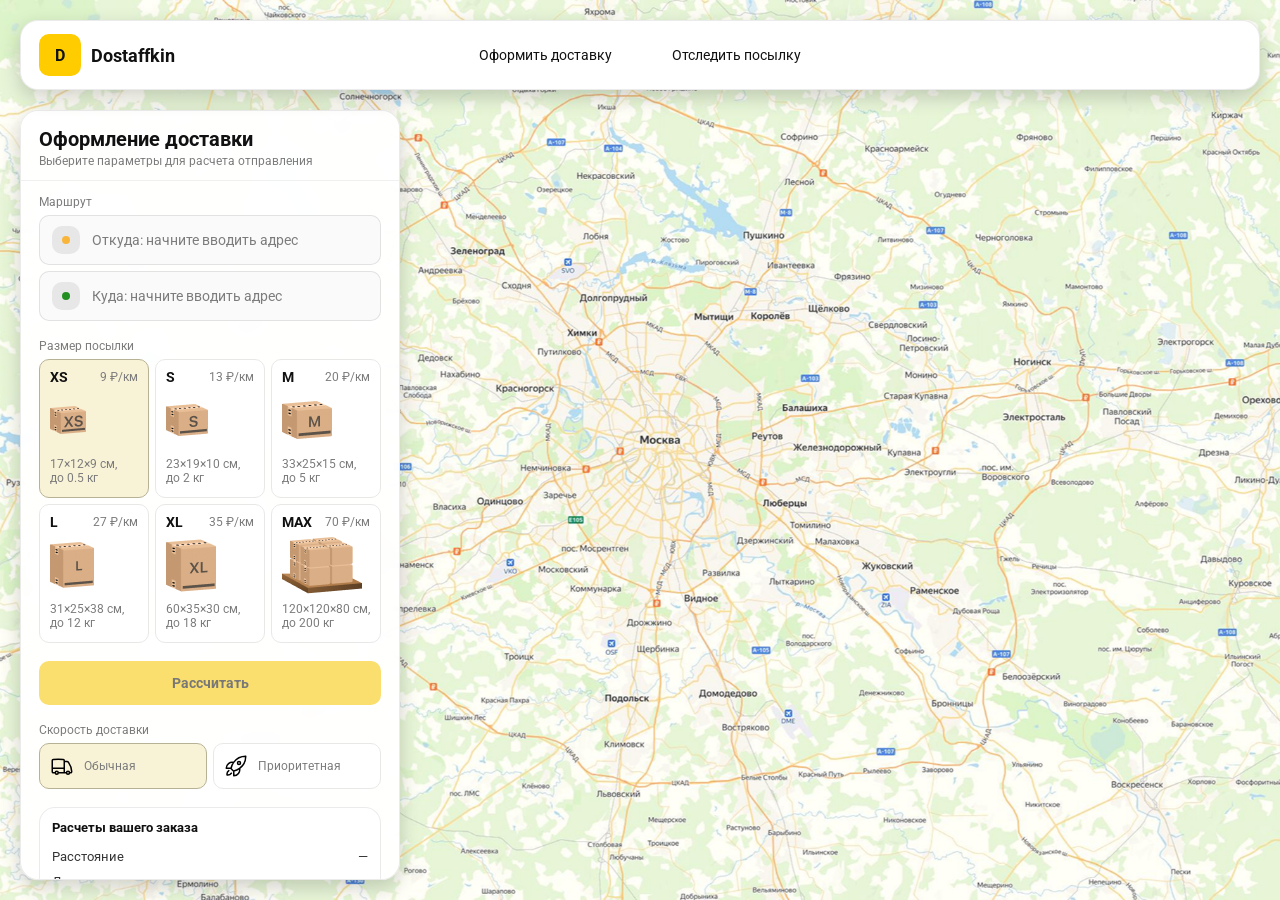
==== order.html @ 8b6f8ad2 "Описание ваших изменений" ====
<!doctype html>
<html lang="ru">

<head>
    <meta charset="utf-8" />
    <meta name="viewport" content="width=device-width,initial-scale=1,maximum-scale=1,user-scalable=0" />
    <title>Оформление доставки</title>

    <link rel="stylesheet" href="styles/base.css" />
    <link rel="stylesheet" href="styles/base_adaptive.css" />

    <link rel="stylesheet" href="styles/order.css" />
    <link rel="stylesheet" href="styles/order_adaptive.css" />
</head>

<body>
    <div id="map"></div>

    <header class="header">
        <a class="header-brand" href="./index.html">
            <div class="header-logo">D</div>
            <div class="header-title">Dostaffkin</div>
        </a>
        <nav class="header-menu">
            <a class="header-link" href="#">Оформить <span>доставку</span></a>
            <a class="header-link" href="./track.html">Отследить <span>посылку</span></a>
        </nav>
    </header>

    <aside class="main" id="sidebar">

        <div class="main-header">
            <div class="main-title">Оформление доставки</div>
            <div class="main-text">Выберите параметры для расчета отправления</div>
        </div>

        <div class="main-content">
            <div class="main-route">
                <div class="main-block-title">Маршрут</div>
                <div class="main-fields">
                    <div class="main-field" id="fromField">
                        <div class="main-pin"></div>
                        <input id="from" placeholder="Откуда: начните вводить адрес" autocomplete="off" />
                        <div class="main-ac" id="fromAc" role="listbox" aria-label="Подсказки адресов"></div>
                    </div>

                    <div class="main-field" id="toField">
                        <div class="main-pin"></div>
                        <input id="to" placeholder="Куда: начните вводить адрес" autocomplete="off" />
                        <div class="main-ac" id="toAc" role="listbox" aria-label="Подсказки адресов"></div>
                    </div>
                </div>
            </div>
            <div class="main-package">
                <div class="main-block-title">Размер посылки</div>

                <div class="main-sizes">
                    <div class="main-size-card is-active" data-value="xs">
                        <div class="main-size-top">
                            <div class="main-size-label">XS</div>
                            <div class="main-size-rate">9 ₽/км</div>
                        </div>
                        <div class="main-size-media">
                            <img src="images/sizes/xs.png" alt="Короб XS" />
                        </div>
                        <div class="main-size-description">17×12×9 см,<br>до 0.5 кг</div>
                    </div>

                    <div class="main-size-card" data-value="s">
                        <div class="main-size-top">
                            <div class="main-size-label">S</div>
                            <div class="main-size-rate">13 ₽/км</div>
                        </div>
                        <div class="main-size-media">
                            <img src="images/sizes/s.png" alt="Короб S" />
                        </div>
                        <div class="main-size-description">23×19×10 см,<br>до 2 кг</div>
                    </div>

                    <div class="main-size-card" data-value="m">
                        <div class="main-size-top">
                            <div class="main-size-label">M</div>
                            <div class="main-size-rate">20 ₽/км</div>
                        </div>
                        <div class="main-size-media">
                            <img src="images/sizes/m.png" alt="Короб M" />
                        </div>
                        <div class="main-size-description">33×25×15 см,<br>до 5 кг</div>
                    </div>

                    <div class="main-size-card" data-value="l">
                        <div class="main-size-top">
                            <div class="main-size-label">L</div>
                            <div class="main-size-rate">27 ₽/км</div>
                        </div>
                        <div class="main-size-media">
                            <img src="images/sizes/l.png" alt="Короб L" />
                        </div>
                        <div class="main-size-description">31×25×38 см,<br>до 12 кг</div>
                    </div>

                    <div class="main-size-card" data-value="xl">
                        <div class="main-size-top">
                            <div class="main-size-label">XL</div>
                            <div class="main-size-rate">35 ₽/км</div>
                        </div>
                        <div class="main-size-media">
                            <img src="images/sizes/xl.png" alt="Короб XL" />
                        </div>
                        <div class="main-size-description">60×35×30 см,<br>до 18 кг</div>
                    </div>

                    <div class="main-size-card" data-value="max">
                        <div class="main-size-top">
                            <div class="main-size-label">MAX</div>
                            <div class="main-size-rate">70 ₽/км</div>
                        </div>
                        <div class="main-size-media main-size-media-palleta">
                            <img src="images/sizes/max.png" alt="Паллета" />
                        </div>
                        <div class="main-size-description">120×120×80 см,<br>до 200 кг</div>
                    </div>
                </div>
            </div>
            <div class="main-calculate-block">
                <button id="calc" class="button calculate-button" type="button" disabled>Рассчитать</button>
            </div>
            <div class="main-speed">
                <div class="main-block-title">Скорость доставки</div>

                <div class="main-speeds">
                    <div class="main-speed-card is-active" data-value="regular">
                        <img class="main-speed-media" src="images/icons/regular.svg" alt="Regular" />
                        <div class="main-speed-description">Обычная</div>
                    </div>
                    <div class="main-speed-card" data-value="fast">
                        <img class="main-speed-media" src="images/icons/fast.svg" alt="Fast" />
                        <div class="main-speed-description">Приоритетная</div>
                    </div>

                </div>
            </div>
            <div class="main-result" id="result">
                <div class="main-result-title">Расчеты вашего заказа</div>
                <div class="main-result-lines">
                    <div class="main-result-line"><span>Расстояние</span><span id="distanceValue">—</span></div>
                    <div class="main-result-line"><span>Доставим через</span><span id="durationValue">—</span></div>
                    <div class="main-result-line"><span>Тариф</span><span id="rateValue">—</span></div>
                </div>
                <div class="main-price">
                    <div class="main-price-label">Итого</div>
                    <div class="main-price-value" id="totalValue">—</div>
                </div>
            </div>
            <div class="main-order-box">
                <div class="main-order-form" id="orderForm">
                    <div class="main-order-title">Оформление доставки</div>
                    <div class="main-block-info-row">
                        <div class="main-block-title">Контакты</div>
                        <div class="order-fields">
                            <div class="main-field">
                                <input id="customerName" placeholder="Ваше имя" autocomplete="off" />
                            </div>
                            <div class="main-field">
                                <input id="customerPhone" placeholder="Ваш телефон" autocomplete="off"
                                    inputmode="tel" />
                            </div>
                        </div>
                    </div>
                    <div class="main-block-info-row extra-info">
                        <div class="main-block-title">Дополнительная информация</div>
                        <div class="main-field textarea">
                            <textarea id="comment" placeholder="Детали доставки и комментарии"></textarea>
                        </div>
                    </div>
                    <button id="submit" class="button main-submit-request" type="button" disabled>Отправить
                        заявку
                    </button>
                </div>

                <div class="main-order-success" id="orderSuccess">
                    <div class="main-success-icon">✓</div>
                    <div class="main-success-title">Заявка отправлена!</div>
                    <div class="main-success-title">Номер отправления – <span id="orderId"></span></div>
                    <div class="main-success-subtitle">Мы скоро свяжемся с вами</div>
                </div>
            </div>
        </div>
    </aside>

</body>

</html>
---- styles/base.css ----
*,
*::before,
*::after {
    box-sizing: border-box;
}

@font-face {
    font-family: "Roboto";
    src: url("../fonts/Roboto-Regular.ttf");
    font-weight: normal;
}

@font-face {
    font-family: "Roboto";
    src: url("../fonts/Roboto-Bold.ttf");
    font-weight: bold;
}

@font-face {
    font-family: "Roboto";
    src: url("../fonts/Roboto-Medium.ttf");
    font-weight: 500;
}

html,
body {
    margin: 0;
    color: #111111;
    font-family: "Roboto", sans-serif;
}

body {
    background: #FDFDFD;
}

.header {
    border-radius: 18px;
    box-shadow: 0 7px 20px 0 #0000002E;
    backdrop-filter: blur(10px);
    background: #ffffff;
    left: 20px;
    top: 20px;
    border: 1px solid rgba(0, 0, 0, 0.08);
    position: fixed;
    right: 20px;
    padding: 14px 18px;
    height: 70px;
    display: flex;
    align-items: center;
    z-index: 6;
}

.header-brand {
    display: flex;
    align-items: center;
    text-decoration: none;
    gap: 10px;
}

.header-logo {
    width: 42px;
    height: 42px;
    border-radius: 10px;
    background: #FFCC00;
    display: grid;
    place-items: center;
    font-weight: bold;
    color: #111;
}

.header-title {
    font-size: 18px;
    font-weight: bold;
    color: #111111;
    text-decoration: none;
}

.header-menu {
    display: flex;
    align-items: center;
    gap: 60px;
    margin: 0;
    position: absolute;
    left: 50%;
    transform: translateX(-50%);
}

.header-link {
    font-size: 14px;
    color: #111111;
    text-decoration: none;
}

.button {
    border: 0;
    outline: none;
    height: 44px;
    border-radius: 10px;
    font-size: 14px;
    font-weight: bold;
    cursor: pointer;
    font-family: inherit;
    transition: transform .08s ease, opacity .12s ease;
    background: #ffcc00;
    color: #111111;
    text-align: center;
    text-decoration: none;
}

.button:hover {
    background-color: #E5BC19;
}

.button:disabled {
    cursor: not-allowed;
    background-color: #FADE6E;
    color: #787878;
    transform: none;
}

.button.button-white {
    background: #ffffff;
    border: 1px solid #111111;
}

.button.button-white:hover {
    background: rgb(241 241 241);
}

.main-field {
    display: flex;
    align-items: center;
    margin-top: 6px;
    gap: 10px;
    border: 1px solid #1111111A;
    background: #FAFAFA;
    border-radius: 10px;
    padding: 10px 12px;
    position: relative;
    box-sizing: border-box;
    height: 50px;
}

.main-field.textarea {
    height: auto;
}

.main-pin {
    width: 28px;
    height: 28px;
    border-radius: 10px;
    background: rgba(17, 17, 17, 0.08);
    display: grid;
    place-items: center;
    flex: 0 0 auto;
    position: relative;
}

.main-pin::before {
    content: "";
    width: 8px;
    height: 8px;
    border-radius: 999px;
    background: orange;
    opacity: .75;
    display: block;
}

.main-field:last-child .main-pin::before {
    background: green;
    opacity: .85;
}

input,
textarea {
    width: 100%;
    border: 0;
    outline: none;
    background: transparent;
    font-size: 14px;
    color: #111111;
    font-family: inherit;
}

textarea {
    resize: vertical;
    min-height: 72px;
    padding: 2px 0;
}

input::placeholder,
textarea::placeholder {
    color: #7C7C7C;
}

.main-field:focus-within {
    border-color: rgba(0, 0, 0, 0.20);
    box-shadow: 0 0 0 4px rgba(255, 204, 0, 0.35);
    background: rgba(255, 255, 255, 0.75);
}
---- styles/base_adaptive.css ----
@media (max-width: 767px) {
    .header {
        left: 10px;
        right: 10px;
        top: 10px;
    }

    .header-link span {
        display: none;
    }

    .header-menu {
        gap: 20px;
        justify-content: flex-start;
        margin: 0 0 0 30px;
        position: static;
        transform: none;
    }
}

@media (max-width: 420px) {
    .header-title {
        display: none;
    }
}

@media (max-width: 374px) {
    .header-menu {
        gap: 10px;
        margin: 0 0 0 10px;
    }
}
---- styles/order.css ----
#map {
    background-image: url("../images/order-bg.png");
    background-size: cover;
    background-repeat: no-repeat;
    background-position: center;
    position: fixed;
    inset: 0;
}

.main {
    border-radius: 18px;
    box-shadow: 0 7px 20px 0 #0000002E;
    backdrop-filter: blur(10px);
    background: rgba(255, 255, 255, 0.96);
    left: 20px;
    border: 1px solid rgba(0, 0, 0, 0.08);
    position: fixed;
    top: 110px;
    bottom: 20px;
    width: 380px;
    display: flex;
    flex-direction: column;
    overflow: hidden;
    z-index: 5;
}

.main-header {
    padding: 18px 18px 12px 18px;
    border-bottom: 1px solid rgba(0, 0, 0, 0.06);
    display: flex;
    flex-direction: column;
}

.main-title {
    font-size: 20px;
    line-height: 100%;
    font-weight: bold;
}

.main-text {
    font-size: 12px;
    margin-top: 5px;
    color: #7C7C7C;
}

.main-content {
    padding: 14px 18px 18px 18px;
    overflow: auto;
    scrollbar-width: none;
    display: flex;
    flex-direction: column;
    gap: 18px;
    flex: 1;
}

.main-block-title {
    font-size: 12px;
    color: #7C7C7C;
}

.main-route .main-block-title,
.main-package .main-block-title {
    margin-bottom: 6px;
}

.main-sizes {
    display: grid;
    gap: 6px;
    grid-template-columns: repeat(3, 1fr);
}

.main-size-card {
    border: 1px solid #E8E8E7;
    background: #FFFFFF;
    border-radius: 10px;
    padding: 10px;
    cursor: pointer;
    user-select: none;
    transition: transform .08s ease, border-color .12s ease, background .12s ease;
    min-height: 139px;
}

.main-size-card:hover {
    transform: translateY(-1px);
}

.main-size-card.is-active {
    background-color: #F8F2D6;
    border-color: #B7B196;
}

.main-size-top {
    display: flex;
    align-items: center;
    justify-content: space-between;
}

.main-size-label {
    font-weight: bold;
    font-size: 14px;
    color: #111111;
    line-height: 100%;
}

.main-size-rate {
    font-size: 12px;
    color: #7C7C7C;
    line-height: 100%;
}

.main-size-media {
    margin-top: 8px;
    height: 57px;
}

.main-size-description {
    margin-top: 8px;
    font-size: 12px;
    color: #7C7C7C;
    line-height: 1.2;
}

.calculate-button {
    width: 100%;
}

.main-result {
    border: 1px solid rgba(0, 0, 0, 0.08);
    background: rgba(255, 255, 255, 0.75);
    border-radius: 16px;
    padding: 12px;
    line-height: 1.25;
}

.main-result-title {
    font-weight: bold;
    font-size: 13px;
    color: #111111;
    margin-bottom: 13px;
}

.main-result-lines {
    gap: 8px;
    display: flex;
    flex-direction: column;
}

.main-result-line {
    font-size: 13px;
    color: rgba(17, 17, 17, 0.85);
    display: flex;
    justify-content: space-between;
}

.main-price {
    margin-top: 18px;
    padding-top: 10px;
    border-top: 1px dashed rgba(0, 0, 0, 0.12);
    display: flex;
    align-items: baseline;
    justify-content: space-between;
}

.main-price-label {
    font-size: 12px;
    color: rgba(17, 17, 17, 0.55);
}

.main-price-value {
    font-size: 20px;
    font-weight: bold;
    color: #111111;
    letter-spacing: -0.3px;
}

.main-order-box {
    background: #ffffff;
    border: 1px solid #E8E8E7;
    border-radius: 10px;
    padding: 12px;
}

.main-order-title {
    margin-bottom: 8px;
    font-weight: bold;
    font-size: 14px;
    color: #111111;
}

.main-block-info {
    display: flex;
    flex-direction: column;
    gap: 6px;
}

.order-fields {
    display: grid;
    grid-template-columns: 1fr 1fr;
    column-gap: 10px;
    margin-top: 6px;
}

.main-block-info-row.extra-info {
    display: block;
    margin-top: 13px;
}

.main-submit-request {
    width: 100%;
    margin-top: 6px;
}

.main-order-success {
    display: none;
    text-align: center;
    padding: 22px 12px;
    gap: 12px;
}

.main-order-success.is-visible {
    display: flex;
    flex-direction: column;
    align-items: center;
}

.main-success-icon {
    width: 56px;
    height: 56px;
    border-radius: 50%;
    background: #16a34a;
    color: #ffffff;
    display: grid;
    place-items: center;
    font-size: 30px;
}

.main-success-title {
    font-size: 14px;
    font-weight: bold;
    color: #111111;
}

.main-success-subtitle {
    font-size: 12px;
    color: rgba(17, 17, 17, 0.55);
    line-height: 1.3;
}

.main-speed .main-block-title {
    margin-bottom: 6px;
}

.main-speeds {
    display: grid;
    gap: 6px;
    grid-template-columns: repeat(2, 1fr);
}

.main-speed-card {
    border: 1px solid #E8E8E7;
    background: #FFFFFF;
    border-radius: 10px;
    padding: 10px;
    cursor: pointer;
    user-select: none;
    transition: transform .08s ease, border-color .12s ease, background .12s ease;
    display: flex;
    align-items: center;
    gap: 10px;
}

.main-speed-card:hover {
    transform: translateY(-1px);
}

.main-speed-card.is-active {
    background-color: #F8F2D6;
    border-color: #B7B196;
}

.main-speed-description {
    font-size: 12px;
    color: #7C7C7C;
    line-height: 1.2;
}
---- styles/order_adaptive.css ----
@media (max-width: 767px) {
    .main {
        left: 10px;
        right: 10px;
        top: 50%;
        bottom: 12px;
        width: auto;
        max-width: none;
    }
}

@media (max-width: 420px) {
    .main-sizes {
        grid-template-columns: repeat(2, 1fr);
    }
}
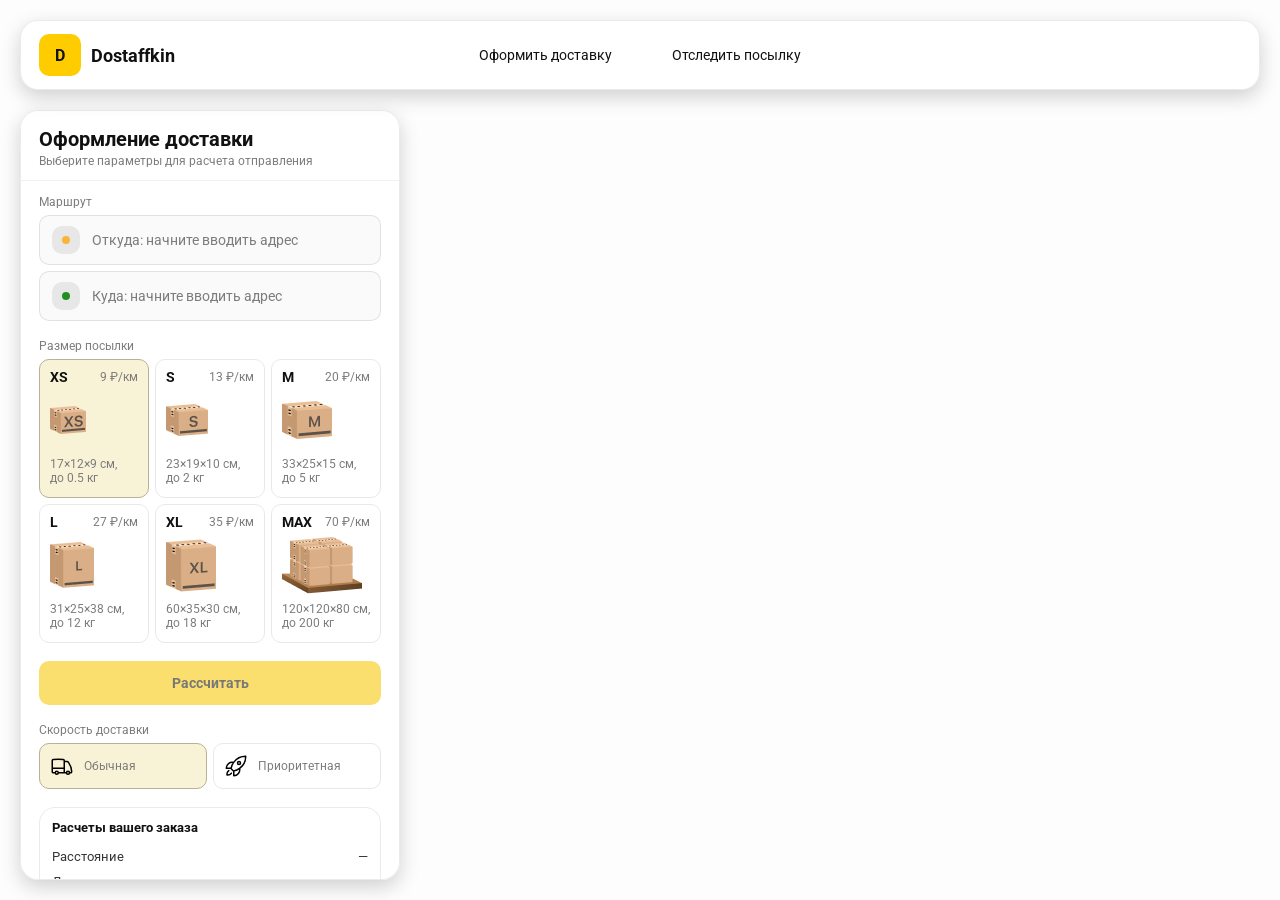
==== commit 004d7a72: "java script" ====
--- a/order.html
+++ b/order.html
@@ -11,6 +11,8 @@
 
     <link rel="stylesheet" href="styles/order.css" />
     <link rel="stylesheet" href="styles/order_adaptive.css" />
+
+    <script src="https://api-maps.yandex.ru/2.1/?lang=ru_RU&apikey=57d08502-d515-4f22-a6aa-488521ff65cf&suggest_apikey=77b866f2-b4cd-445d-ba6d-0e79de95c1d9" type="text/javascript"></script>
 </head>
 
 <body>
@@ -187,7 +189,7 @@
             </div>
         </div>
     </aside>
-
+    <script src="scripts/order.js"></script>
 </body>
 
 </html>
--- a/styles/order.css
+++ b/styles/order.css
@@ -1,8 +1,4 @@
 #map {
-    background-image: url("../images/order-bg.png");
-    background-size: cover;
-    background-repeat: no-repeat;
-    background-position: center;
     position: fixed;
     inset: 0;
 }
@@ -282,4 +278,4 @@
     font-size: 12px;
     color: #7C7C7C;
     line-height: 1.2;
-}   +}
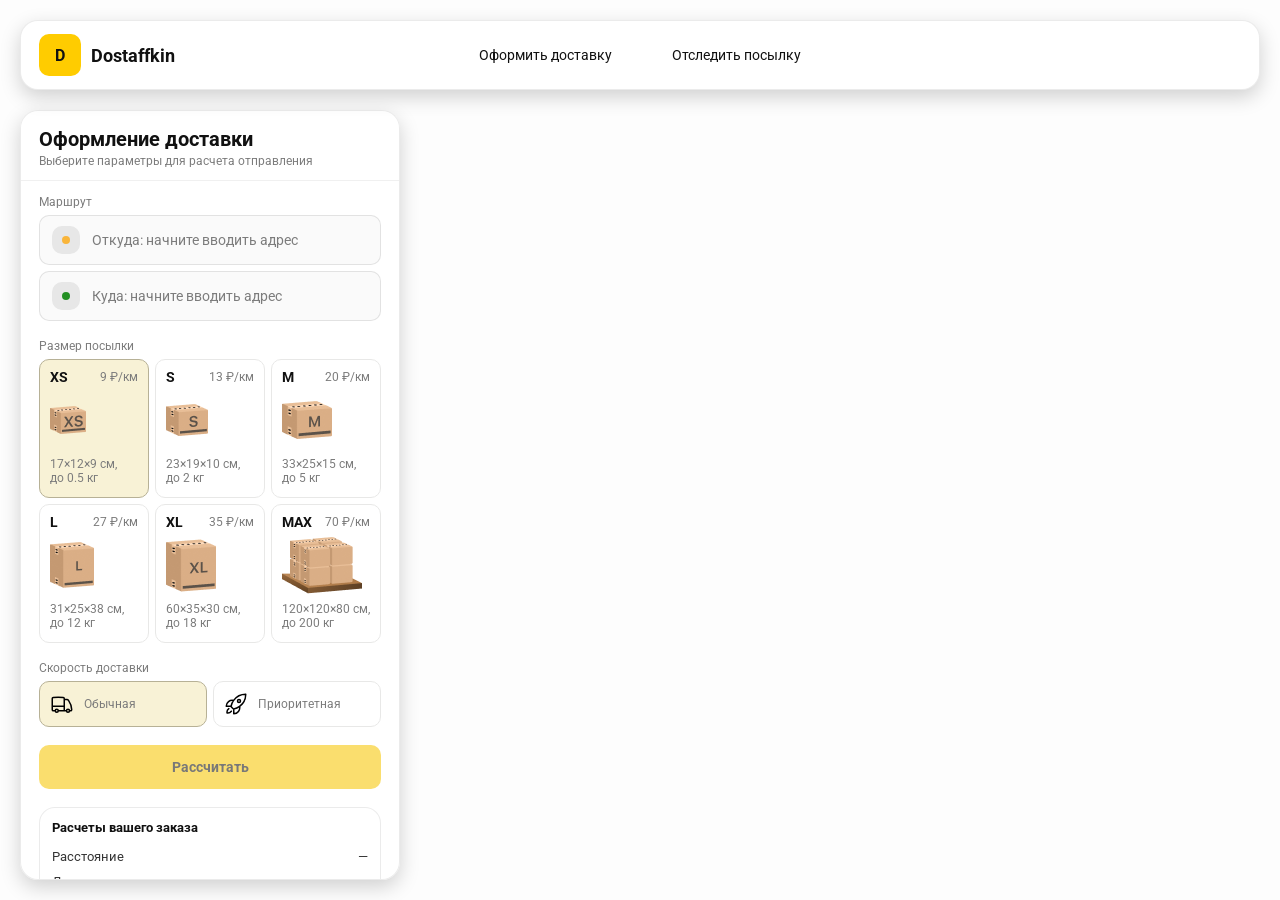
==== commit 93904818: "java script" ====
--- a/order.html
+++ b/order.html
@@ -12,7 +12,9 @@
     <link rel="stylesheet" href="styles/order.css" />
     <link rel="stylesheet" href="styles/order_adaptive.css" />
 
-    <script src="https://api-maps.yandex.ru/2.1/?lang=ru_RU&apikey=57d08502-d515-4f22-a6aa-488521ff65cf&suggest_apikey=77b866f2-b4cd-445d-ba6d-0e79de95c1d9" type="text/javascript"></script>
+    <script
+        src="https://api-maps.yandex.ru/2.1/?lang=ru_RU&apikey=57d08502-d515-4f22-a6aa-488521ff65cf&suggest_apikey=77b866f2-b4cd-445d-ba6d-0e79de95c1d9"
+        type="text/javascript"></script>
 </head>
 
 <body>
@@ -124,9 +126,7 @@
                     </div>
                 </div>
             </div>
-            <div class="main-calculate-block">
-                <button id="calc" class="button calculate-button" type="button" disabled>Рассчитать</button>
-            </div>
+            
             <div class="main-speed">
                 <div class="main-block-title">Скорость доставки</div>
 
@@ -142,6 +142,11 @@
 
                 </div>
             </div>
+
+            <div class="main-calculate-block">
+                <button id="calc" class="button calculate-button" type="button" disabled>Рассчитать</button>
+            </div>
+
             <div class="main-result" id="result">
                 <div class="main-result-title">Расчеты вашего заказа</div>
                 <div class="main-result-lines">
